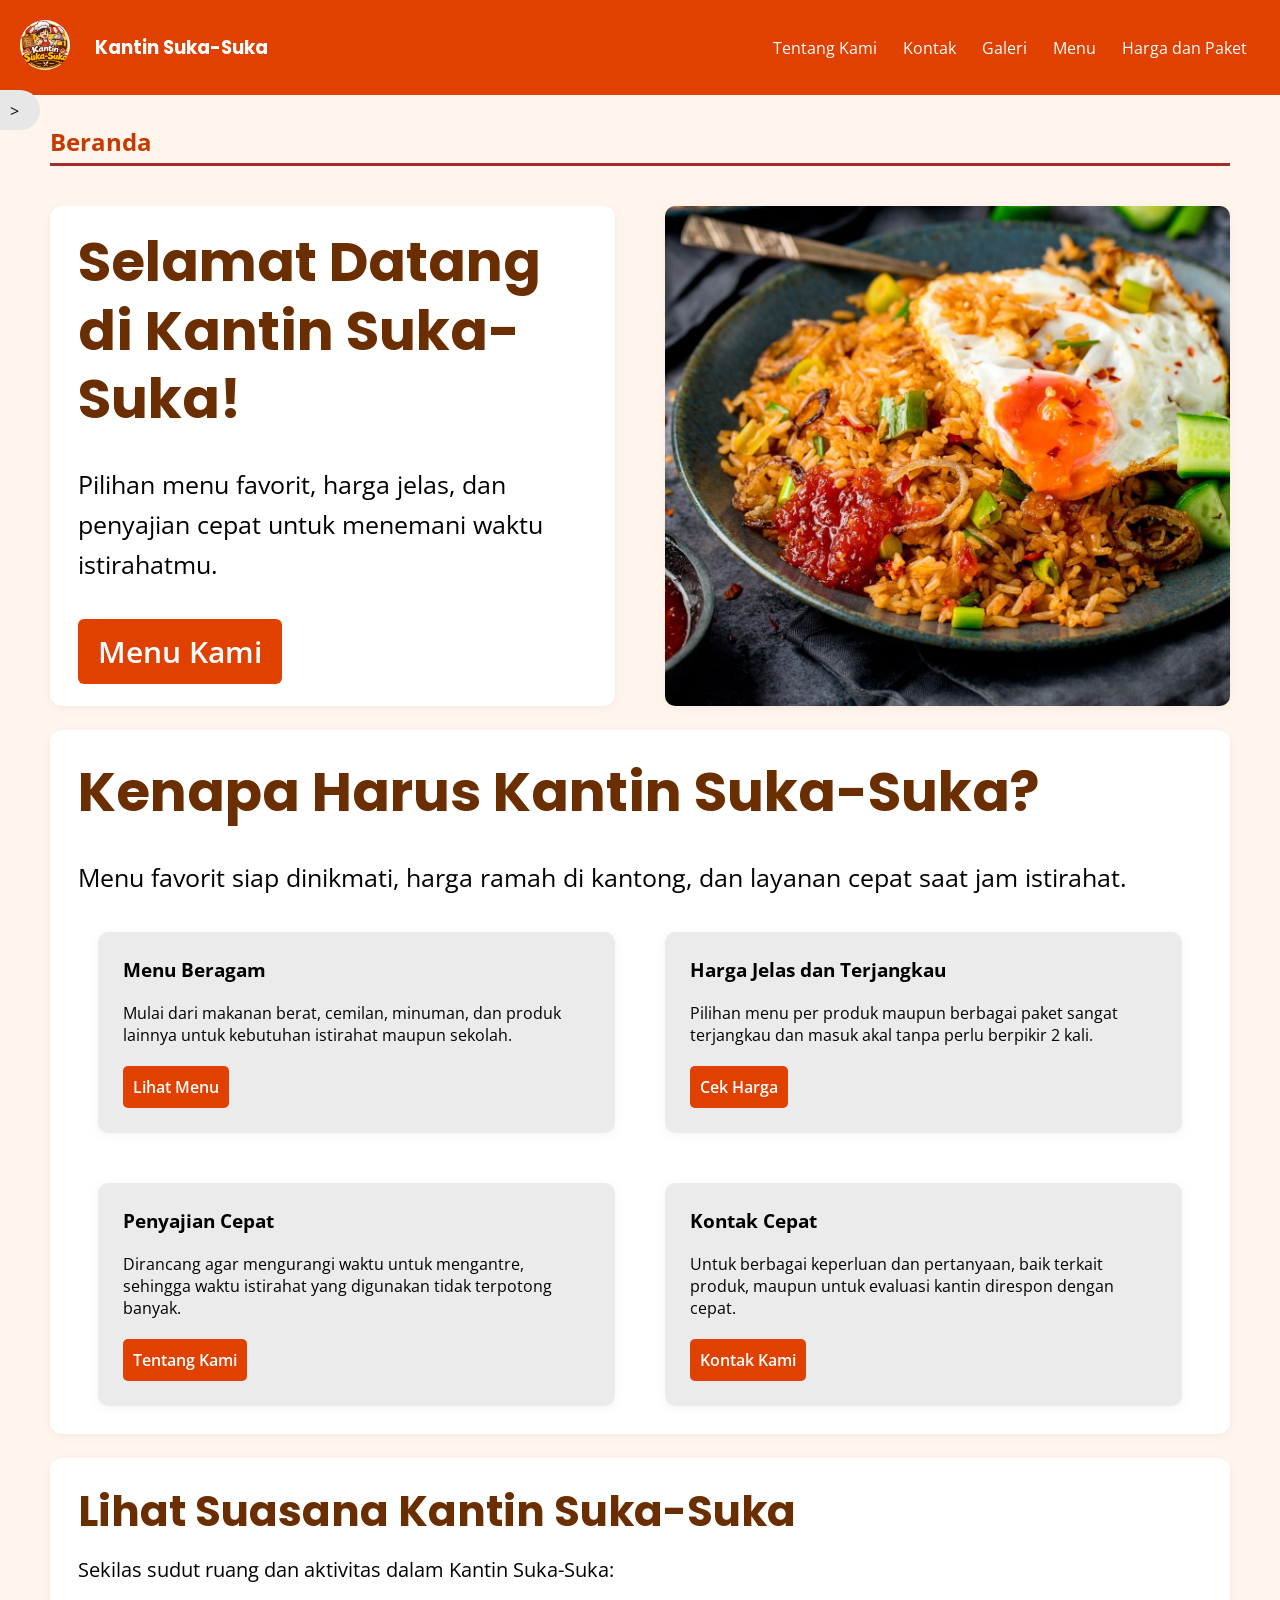
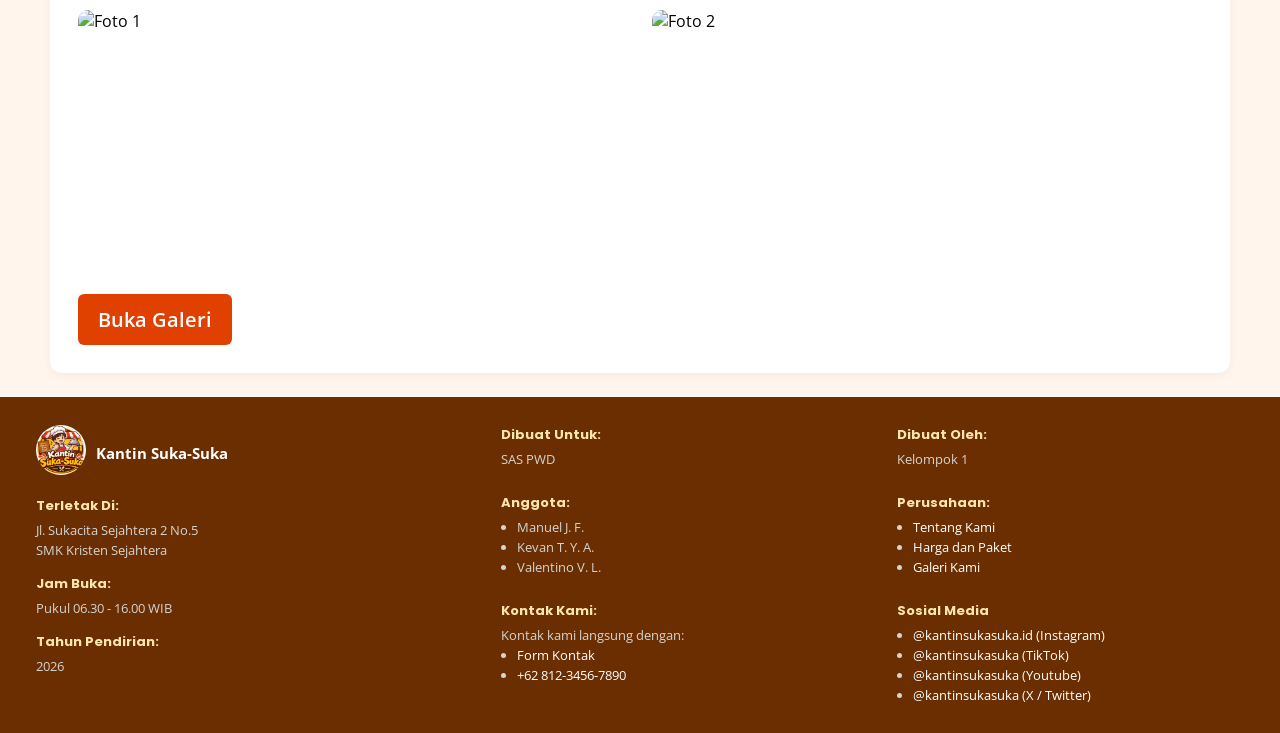
==== index.html @ 1f0d1076 "feat: implement home page with style and preview" ====
<!doctype html>
<html lang="en">
  <head>
    <meta charset="UTF-8" />
    <meta name="viewport" content="width=device-width, initial-scale=1.0" />
    <title>Kantin Suka-Suka - Beranda</title>
    <link rel="stylesheet" href="./styles/global.css" />
    <link rel="stylesheet" href="./styles/index.css" />
  </head>
  <body>
    <!-- Bagian Header -->
    <header>
      <div class="header-left">
        <a href="./index.html" class="brand-link">
          <div class="logo">
            <img
              src="./assets/images/logo/company-logo-image.png"
              alt="Logo Kantin Suka-Suka"
            />
          </div>
          <div class="header-heading">
            <h3>Kantin Suka-Suka</h3>
          </div>
        </a>
      </div>
      <div class="header-right">
        <div class="navbar">
          <nav>
            <a href="./pages/about.html">Tentang Kami</a>
            <a href="./pages/contact.html">Kontak</a>
            <a href="./pages/gallery.html">Galeri</a>
            <a href="./pages/products.html">Menu</a>
            <a href="./pages/pricing.html">Harga dan Paket</a>
          </nav>
        </div>
      </div>
    </header>

    <!-- Bagian Sidebar -->
    <aside>
      <div class="sidebar-content">
        <div class="sidebar-title">
          <strong>Daftar Isi</strong>
        </div>
        <ul>
          <li><a href="#hero">Pembuka</a></li>
          <li><a href="#highlights">Keuntungan</a></li>
          <li><a href="#gallery-preview">Pratinjau Galeri</a></li>
        </ul>
      </div>
      <div class="sidebar-arrow">&gt</div>
    </aside>

    <!-- Bagian Konten Utama -->
    <main>
      <section class="main-header">
        <h1>Beranda</h1>
      </section>
      <section id="hero">
        <div class="hero-row">
          <div class="content">
            <div class="hero-text">
              <h2>Selamat Datang di Kantin Suka-Suka!</h2>
              <p>
                Pilihan menu favorit, harga jelas, dan penyajian cepat untuk
                menemani waktu istirahatmu.
              </p>
              <a href="./pages/products.html" class="button">Menu Kami</a>
            </div>
          </div>
          <div class="hero-images">
            <img
              src="./assets/images/hero/hero-meals.jpg"
              alt="Tampilan Menu Andalan"
            />
          </div>
        </div>
      </section>
      <section id="highlights">
        <div class="content">
          <h2>Kenapa Harus Kantin Suka-Suka?</h2>
          <p>
            Menu favorit siap dinikmati, harga ramah di kantong, dan layanan
            cepat saat jam istirahat.
          </p>
          <div class="highlight-cards">
            <div class="card">
              <h3>Menu Beragam</h3>
              <p>
                Mulai dari makanan berat, cemilan, minuman, dan produk lainnya
                untuk kebutuhan istirahat maupun sekolah.
              </p>
              <a href="./pages/products.html" class="button card-button"
                >Lihat Menu</a
              >
            </div>
            <div class="card">
              <h3>Harga Jelas dan Terjangkau</h3>
              <p>
                Pilihan menu per produk maupun berbagai paket sangat terjangkau
                dan masuk akal tanpa perlu berpikir 2 kali.
              </p>
              <a href="./pages/pricing.html" class="button card-button"
                >Cek Harga</a
              >
            </div>
            <div class="card">
              <h3>Penyajian Cepat</h3>
              <p>
                Dirancang agar mengurangi waktu untuk mengantre, sehingga waktu
                istirahat yang digunakan tidak terpotong banyak.
              </p>
              <a href="./pages/about.html" class="button card-button"
                >Tentang Kami</a
              >
            </div>
            <div class="card">
              <h3>Kontak Cepat</h3>
              <p>
                Untuk berbagai keperluan dan pertanyaan, baik terkait produk,
                maupun untuk evaluasi kantin direspon dengan cepat.
              </p>
              <a href="./pages/contact.html" class="button card-button"
                >Kontak Kami</a
              >
            </div>
          </div>
        </div>
      </section>
      <section id="gallery-preview">
        <div class="content">
          <h2>Lihat Suasana Kantin Suka-Suka</h2>
          <p>Sekilas sudut ruang dan aktivitas dalam Kantin Suka-Suka:</p>
          <div class="gallery-preview-images">
            <img src="./assets/images/gallery/" alt="Foto 1" />
            <img src="./assets/images/gallery/" alt="Foto 2" />
          </div>
          <a href="./pages/gallery.html" class="button">Buka Galeri</a>
        </div>
      </section>
    </main>

    <!-- Bagian Footer -->
    <footer>
      <div class="company-brief-description">
        <a href="./index.html" class="brand-link">
          <div class="logo">
            <img
              src="./assets/images/logo/company-logo-image.png"
              alt="Logo Kantin Suka-Suka"
            />
          </div>
          <div class="header-heading">
            <h3>Kantin Suka-Suka</h3>
          </div>
        </a>
        <div class="brief-description">
          <div class="located-at">
            <strong>Terletak Di:</strong>
            <p>Jl. Sukacita Sejahtera 2 No.5</p>
            <p>SMK Kristen Sejahtera</p>
          </div>
          <div class="open-at">
            <strong>Jam Buka:</strong>
            <p>Pukul 06.30 - 16.00 WIB</p>
          </div>
          <div class="created-at">
            <strong>Tahun Pendirian:</strong>
            <p>2026</p>
          </div>
        </div>
      </div>
      <div class="made-for">
        <strong>Dibuat Untuk:</strong>
        <p>SAS PWD</p>
      </div>
      <div class="made-by">
        <strong>Dibuat Oleh:</strong>
        <p>Kelompok 1</p>
      </div>
      <div class="members">
        <strong>Anggota:</strong>
        <ul>
          <li>Manuel J. F.</li>
          <li>Kevan T. Y. A.</li>
          <li>Valentino V. L.</li>
        </ul>
      </div>
      <div class="company">
        <strong>Perusahaan:</strong>
        <ul>
          <li><a href="./pages/about.html">Tentang Kami</a></li>
          <li><a href="./pages/pricing.html">Harga dan Paket</a></li>
          <li><a href="./pages/gallery.html">Galeri Kami</a></li>
        </ul>
      </div>
      <div class="contact">
        <strong>Kontak Kami:</strong>
        <p>Kontak kami langsung dengan:</p>
        <ul>
          <li><a href="./pages/contact.html">Form Kontak</a></li>
          <li><a href="tel:+6281234567890">+62 812-3456-7890</a></li>
        </ul>
      </div>
      <div class="social-media">
        <strong>Sosial Media</strong>
        <ul>
          <li><a href="#instagram">@kantinsukasuka.id (Instagram)</a></li>
          <li><a href="#tiktok">@kantinsukasuka (TikTok)</a></li>
          <li><a href="#youtube">@kantinsukasuka (Youtube)</a></li>
          <li><a href="#twitter">@kantinsukasuka (X / Twitter)</a></li>
        </ul>
      </div>
    </footer>
  </body>
</html>
---- styles/global.css ----
@import url("https://fonts.googleapis.com/css2?family=Poppins:ital,wght@0,100;0,200;0,300;0,400;0,500;0,600;0,700;0,800;0,900;1,100;1,200;1,300;1,400;1,500;1,600;1,700;1,800;1,900&display=swap");
@import url("https://fonts.googleapis.com/css2?family=Open+Sans:ital,wght@0,300..800;1,300..800&display=swap");

@keyframes fade-in {
  0% {
    opacity: 0;
  }
  100% {
    opacity: 1;
  }
}

@keyframes move-top {
  0% {
    transform: translateY(20px);
  }
  100% {
    transform: translateY(0);
  }
}

/* Universal */
* {
  margin: 0;
  padding: 0;
  box-sizing: border-box;
}

/* Halaman Website */
html {
  scroll-behavior: smooth;
}

body {
  display: grid;
  grid-template-rows: auto 1fr auto;
  min-height: 100vh;
  background-color: rgb(255, 245, 236);
  font-family: "Open Sans", sans-serif;
  animation: fade-in 1s ease-in 0s 1;
}

/* Header */
header {
  background-color: rgb(224, 64, 0);
  color: white;
  padding: 20px;
  position: relative;
  display: flex;
  justify-content: space-between;
}

/* Header Bagian Kiri */
.brand-link {
  display: flex;
  align-items: center;
  gap: 10px;
  text-decoration: none;
  color: inherit;
}

.logo img {
  width: 50px;
  height: 50px;
  border-radius: 50%;
}

header .header-heading {
  display: flex;
  align-items: center;
  margin-left: 15px;
}

header h3 {
  font-family: "Poppins", sans-serif;
}

/* Header Bagian Kanan */
header .header-right {
  display: flex;
  align-items: center;
}

header .navbar {
  width: 500px;
}

header nav {
  display: flex;
  justify-content: space-around;
}

header nav a {
  color: white;
  text-decoration: none;
}

header nav a:hover {
  text-decoration: underline;
  color: rgb(255, 230, 176);
}

/* Sidebar */
aside {
  position: fixed;
  z-index: 20;
  display: flex;
  left: -200px;
  transition: all 0.4s ease;
}

aside:hover {
  transform: translateX(200px);
}

/* Konten Sidebar */
.sidebar-content {
  background-color: rgb(231, 231, 231);
  padding: 50px 50px 50px 10px;
  width: 200px;
  height: 100vh;
}

.sidebar-title {
  padding-bottom: 5px;
  border-bottom: 3px solid brown;
}

.sidebar-title strong {
  color: brown;
}

.sidebar-content ul {
  margin-top: 20px;
  padding-left: 30px;
}

.sidebar-content li {
  margin-bottom: 10px;
}

.sidebar-content a {
  color: rgb(207, 114, 0);
  text-decoration: none;
  font-weight: 600;
}

.sidebar-content a:hover {
  color: rgb(123, 67, 0);
  text-decoration: underline;
}

/* Tanda '>' */
.sidebar-arrow {
  margin-top: 10vh;
  padding: 10px;
  background-color: rgb(231, 231, 231);
  width: 40px;
  height: 40px;
  border-top-right-radius: 50%;
  border-bottom-right-radius: 50%;
}

/* Format Konten Utama */
main {
  margin: 0 50px;
  animation: move-top 1.5s ease-in-out 0.3s 1 normal both running;
}

main .button {
  display: inline-block;
  background-color: rgb(224, 64, 0);
  color: white;
  text-decoration: none;
  font-weight: 600;
  transition: background-color 0.4s ease;
}

main .button:hover {
  background-color: rgb(185, 52, 0);
}

.main-header {
  color: rgb(200, 57, 0);
  padding-bottom: 5px;
  border-bottom: 3px solid brown;
  margin: 30px 0 40px 0;
}

.content {
  background-color: white;
  color: black;
  padding: 28px;
  margin: 0 0 24px 0;
  border-radius: 12px;
  box-shadow: 0 2px 10px rgba(0, 0, 0, 0.05);
  transition: all 0.5s ease-in;
}

.content:hover {
  box-shadow: 0 8px 12px rgba(0, 0, 0, 0.1);
  transform: translateY(-10px);
}

.content h2 {
  font-family: "Poppins", sans-serif;
  color: rgb(106, 46, 0);
}

/* Footer */
footer {
  display: grid;
  grid-template-columns: 1.2fr repeat(2, 1fr);
  grid-template-rows: repeat(3, auto);
  grid-template-areas:
    "company-brief-description made-for made-by"
    "company-brief-description members company"
    "company-brief-description contact social-media";
  gap: 24px 48px;
  background-color: rgb(106, 46, 0);
  padding: 28px 36px;
}

footer .company-brief-description {
  grid-area: company-brief-description;
}

footer .made-for {
  grid-area: made-for;
}

footer .made-by {
  grid-area: made-by;
}

footer .members {
  grid-area: members;
}

footer .company {
  grid-area: company;
}

footer .contact {
  grid-area: contact;
}

footer .social-media {
  grid-area: social-media;
}

footer .company-brief-description .brand-link {
  color: white;
  margin-bottom: 16px;
}

footer .company-brief-description a:hover {
  text-decoration: none;
}

footer .brief-description div {
  margin-bottom: 14px;
}

footer ul {
  padding-left: 16px;
}

footer strong,
footer p,
footer li {
  font-size: small;
  line-height: 20px;
  color: rgb(212, 212, 212);
}

footer strong {
  display: block;
  margin-bottom: 4px;
  font-family: "Poppins", sans-serif;
  font-size: small;
  color: rgb(255, 230, 176);
}

footer a {
  font-size: small;
  line-height: 20px;
  color: rgb(255, 255, 255);
  text-decoration: none;
}

footer a:hover {
  text-decoration: underline;
  color: rgb(255, 230, 176);
}
---- styles/index.css ----
@import url("https://fonts.googleapis.com/css2?family=Poppins:ital,wght@0,100;0,200;0,300;0,400;0,500;0,600;0,700;0,800;0,900;1,100;1,200;1,300;1,400;1,500;1,600;1,700;1,800;1,900&display=swap");
@import url("https://fonts.googleapis.com/css2?family=Open+Sans:ital,wght@0,300..800;1,300..800&display=swap");

/* Bagian Opening (Hero) */
#hero {
  margin-bottom: 24px;
}

#hero .hero-row {
  display: grid;
  grid-template-columns: repeat(2, 1fr);
  grid-auto-rows: minmax(200px, 500px);
  gap: 50px;
  align-items: center;
}

.hero-row .content {
  display: flex;
  flex-direction: column;
  justify-content: center;
  height: 100%;
  margin: 0;
}

.hero-images {
  width: 100%;
  height: 100%;
}

.hero-images img {
  display: block;
  width: 100%;
  height: 100%;
  min-height: 250px;
  object-fit: cover;
  border-radius: 10px;
  box-shadow: 0 2px 10px rgba(0, 0, 0, 0.05);
  transition: all 0.5s ease-in;
}

.hero-images img:hover {
  box-shadow: 0 8px 12px rgba(0, 0, 0, 0.1);
  transform: translateY(-10px);
}

.hero-text h2 {
  font-size: 55px;
  line-height: 1.25;
  margin-bottom: 30px;
}

.hero-text p {
  font-size: 25px;
  line-height: 40px;
  color: black;
  margin-bottom: 35px;
}

.hero-text a {
  padding: 12px 20px;
  border-radius: 6px;
  font-size: 30px;
}

/* Bagian Keuntungan Kantin Suka-Suka (Highlights) */
#highlights h2 {
  font-size: 55px;
  line-height: 1.25;
  margin-bottom: 30px;
}

#highlights .content > p {
  font-size: 25px;
  line-height: 40px;
  color: black;
  margin-bottom: 35px;
}

.highlight-cards {
  margin: 0 20px;
  display: grid;
  grid-template-columns: repeat(2, 1fr);
  gap: 50px;
}

.highlight-cards .card {
  padding: 25px;
  background-color: rgba(231, 231, 231, 0.8);
  border-radius: 10px;
  box-shadow: 0 2px 10px rgba(0, 0, 0, 0.05);
  transition: all 0.3s ease-in;
}

.highlight-cards .card:hover {
  transform: translateY(-8px);
  box-shadow: 0 5px 12px rgba(0, 0, 0, 0.1);
}

.highlight-cards .card h3,
.highlight-cards .card p {
  margin-bottom: 20px;
}

.highlight-cards .card .card-button {
  padding: 10px;
  border-radius: 5px;
}

/* Bagian Pratinjau Galeri (Gallery Preview) */
#gallery-preview h2 {
  font-size: 42px;
  line-height: 1.25;
  margin-bottom: 16px;
}

#gallery-preview .content > p {
  font-size: 20px;
  line-height: 32px;
  color: black;
  margin-bottom: 24px;
}

.gallery-preview-images {
  display: grid;
  grid-template-columns: repeat(2, 1fr);
  gap: 24px;
  margin-bottom: 24px;
}

.gallery-preview-images img {
  display: block;
  width: 100%;
  height: 260px;
  object-fit: cover;
  border-radius: 10px;
}

#gallery-preview .button {
  padding: 12px 20px;
  border-radius: 6px;
  font-size: 20px;
}
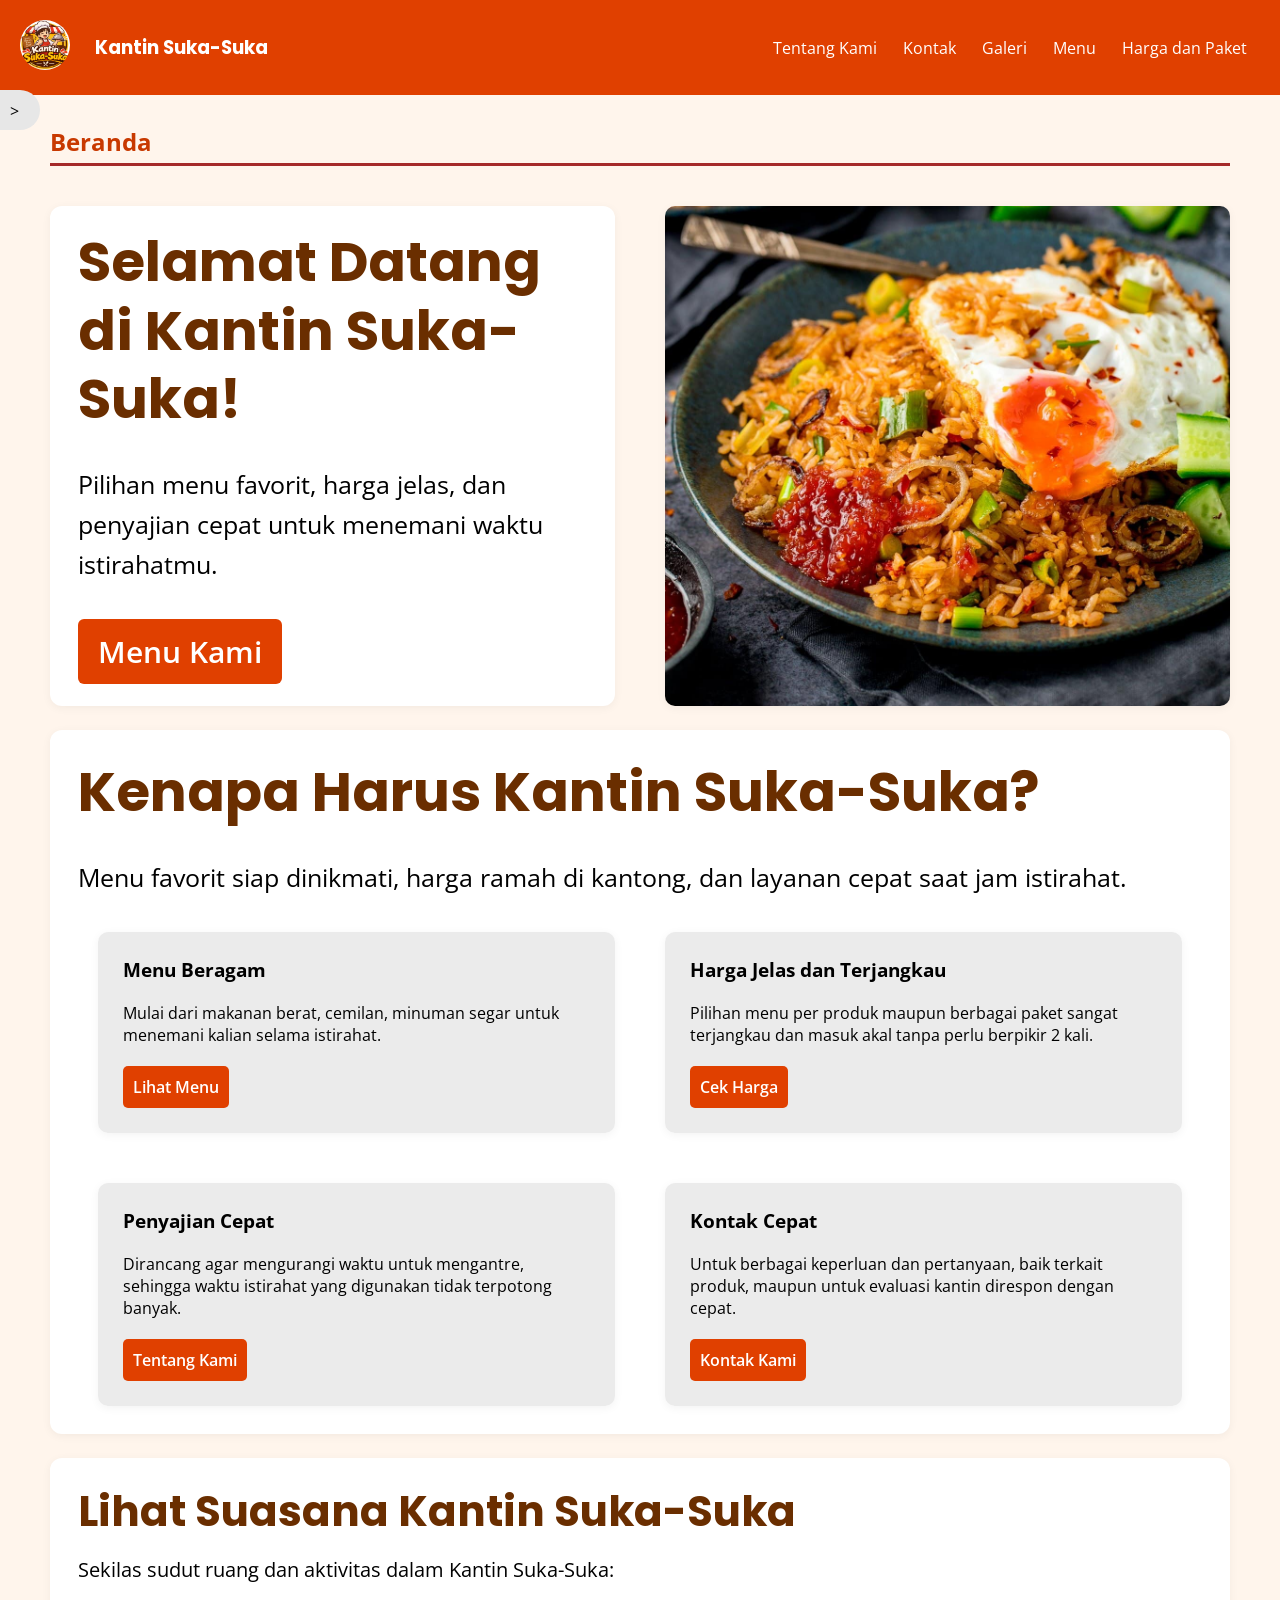
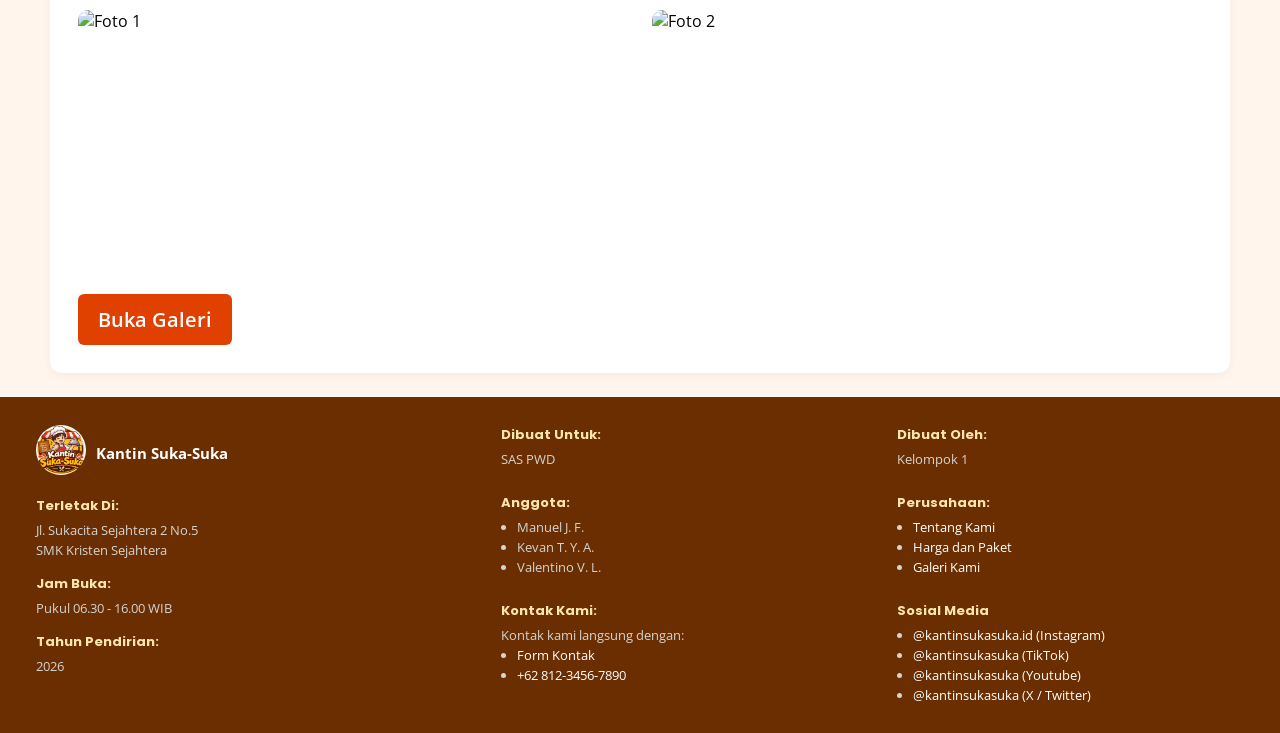
==== commit e559879d: "fix: refine the menu highlight in home page" ====
--- a/index.html
+++ b/index.html
@@ -87,8 +87,8 @@
             <div class="card">
               <h3>Menu Beragam</h3>
               <p>
-                Mulai dari makanan berat, cemilan, minuman, dan produk lainnya
-                untuk kebutuhan istirahat maupun sekolah.
+                Mulai dari makanan berat, cemilan, minuman segar untuk menemani
+                kalian selama istirahat.
               </p>
               <a href="./pages/products.html" class="button card-button"
                 >Lihat Menu</a
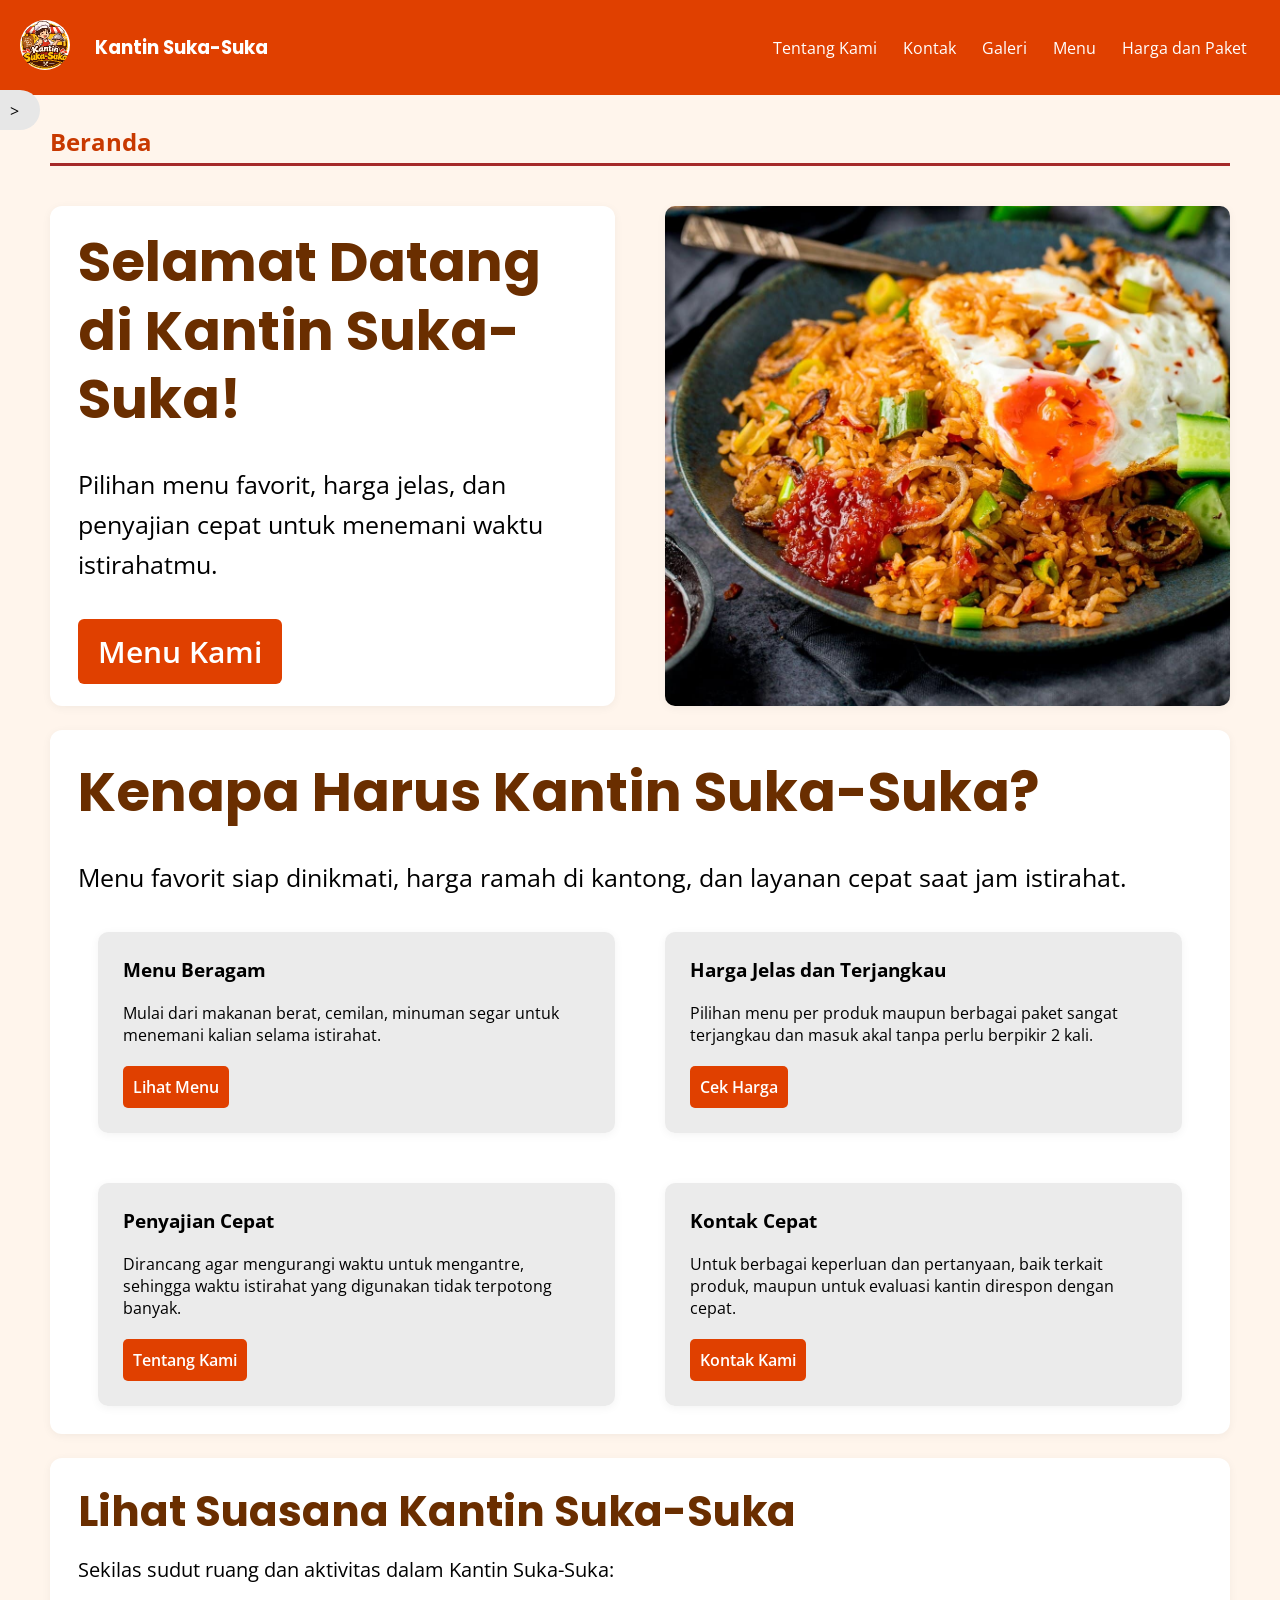
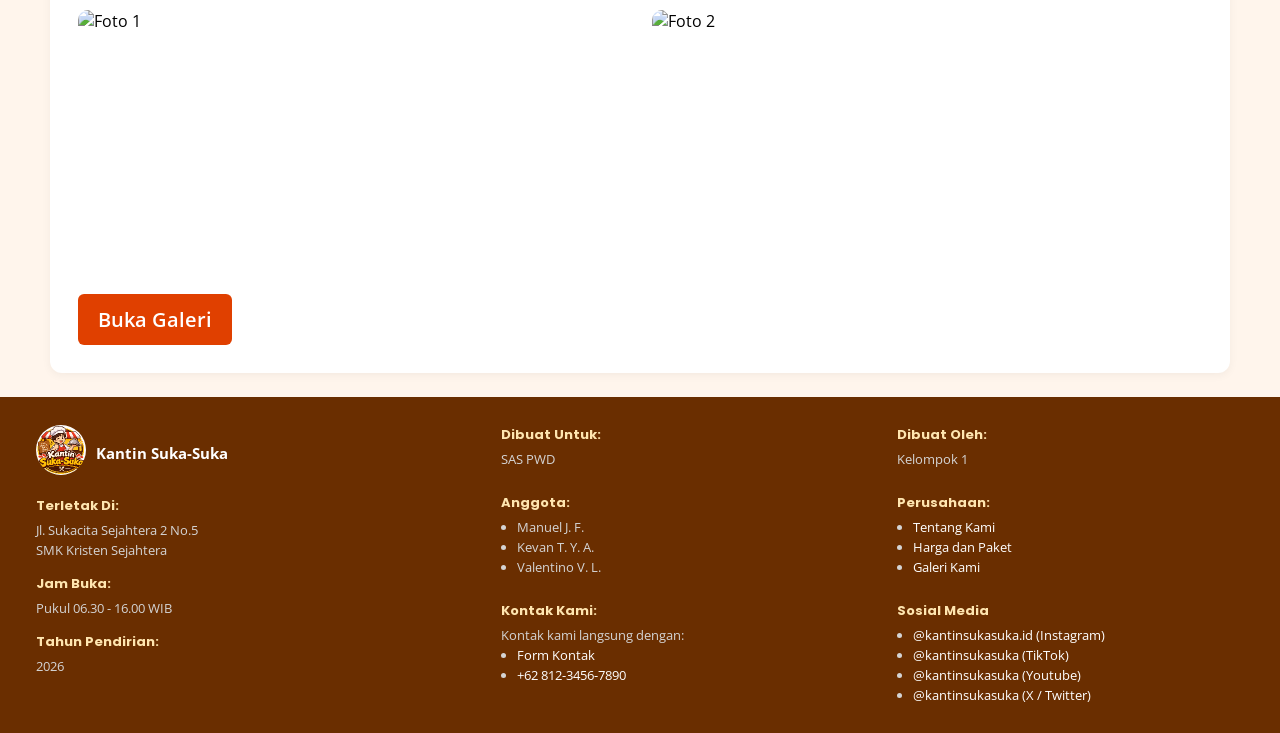
==== commit 66b63c58: "fix: change document language from en to id" ====
--- a/index.html
+++ b/index.html
@@ -1,5 +1,5 @@
 <!doctype html>
-<html lang="en">
+<html lang="id">
   <head>
     <meta charset="UTF-8" />
     <meta name="viewport" content="width=device-width, initial-scale=1.0" />
@@ -48,7 +48,7 @@
           <li><a href="#gallery-preview">Pratinjau Galeri</a></li>
         </ul>
       </div>
-      <div class="sidebar-arrow">&gt</div>
+      <div class="sidebar-arrow">&gt;</div>
     </aside>
 
     <!-- Bagian Konten Utama -->
--- a/styles/index.css
+++ b/styles/index.css
@@ -1,6 +1,3 @@
-@import url("https://fonts.googleapis.com/css2?family=Poppins:ital,wght@0,100;0,200;0,300;0,400;0,500;0,600;0,700;0,800;0,900;1,100;1,200;1,300;1,400;1,500;1,600;1,700;1,800;1,900&display=swap");
-@import url("https://fonts.googleapis.com/css2?family=Open+Sans:ital,wght@0,300..800;1,300..800&display=swap");
-
 /* Bagian Opening (Hero) */
 #hero {
   margin-bottom: 24px;
